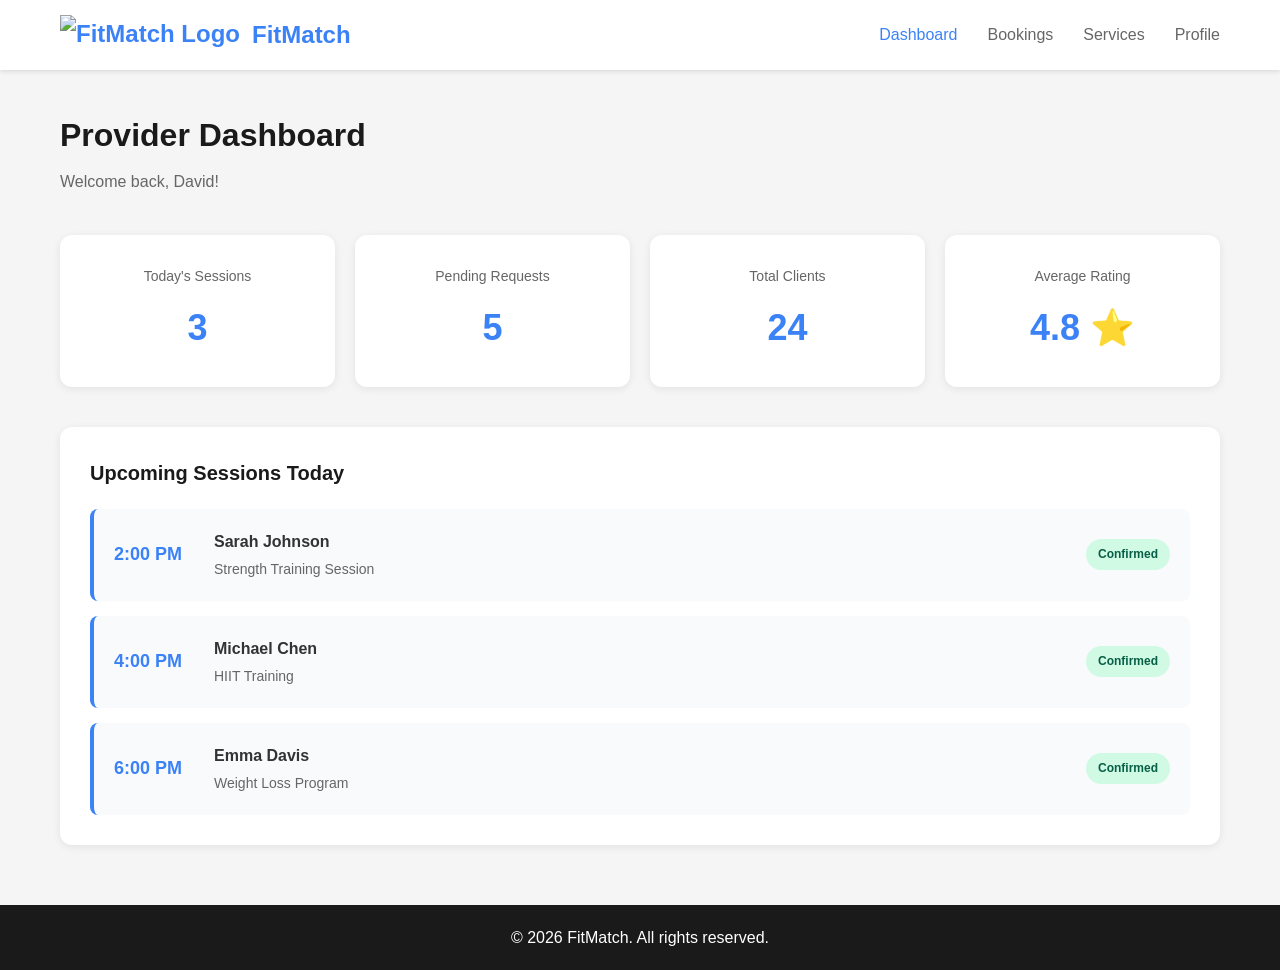
==== index.html @ b0630efa "Rename index (1).html to index.html" ====
<!DOCTYPE html>
<html lang="en">
<head>
    <meta charset="UTF-8">
    <meta name="viewport" content="width=device-width, initial-scale=1.0">
    <title>FitMatch - Provider Dashboard</title>
    <link rel="stylesheet" href="styles.css">
</head>
<body>
    <!-- Navigation -->
    <nav class="navbar">
        <div class="nav-container">
            <div class="logo">
                <img src="logo.png" alt="FitMatch Logo">
                <span>FitMatch</span>
            </div>
            <ul class="nav-menu">
                <li><a href="index.html" class="active">Dashboard</a></li>
                <li><a href="bookings.html">Bookings</a></li>
                <li><a href="services.html">Services</a></li>
                <li><a href="profile.html">Profile</a></li>
            </ul>
        </div>
    </nav>

    <!-- Main Content -->
    <main class="container">
        <header class="page-header">
            <h1>Provider Dashboard</h1>
            <p>Welcome back, David!</p>
        </header>

        <!-- Stats Section -->
        <section class="stats">
            <div class="stat-card">
                <h3>Today's Sessions</h3>
                <p class="stat-number">3</p>
            </div>
            <div class="stat-card">
                <h3>Pending Requests</h3>
                <p class="stat-number">5</p>
            </div>
            <div class="stat-card">
                <h3>Total Clients</h3>
                <p class="stat-number">24</p>
            </div>
            <div class="stat-card">
                <h3>Average Rating</h3>
                <p class="stat-number">4.8 ⭐</p>
            </div>
        </section>

        <!-- Upcoming Sessions -->
        <section class="section">
            <h2>Upcoming Sessions Today</h2>
            <div class="sessions-list">
                <div class="session-item">
                    <div class="session-time">2:00 PM</div>
                    <div class="session-info">
                        <strong>Sarah Johnson</strong>
                        <p>Strength Training Session</p>
                    </div>
                    <span class="badge confirmed">Confirmed</span>
                </div>
                <div class="session-item">
                    <div class="session-time">4:00 PM</div>
                    <div class="session-info">
                        <strong>Michael Chen</strong>
                        <p>HIIT Training</p>
                    </div>
                    <span class="badge confirmed">Confirmed</span>
                </div>
                <div class="session-item">
                    <div class="session-time">6:00 PM</div>
                    <div class="session-info">
                        <strong>Emma Davis</strong>
                        <p>Weight Loss Program</p>
                    </div>
                    <span class="badge confirmed">Confirmed</span>
                </div>
            </div>
        </section>
    </main>

    <!-- Footer -->
    <footer>
        <p>&copy; 2026 FitMatch. All rights reserved.</p>
    </footer>
</body>
</html>
---- styles.css ----
/* Reset & Base Styles */
* {
    margin: 0;
    padding: 0;
    box-sizing: border-box;
}

body {
    font-family: -apple-system, BlinkMacSystemFont, 'Segoe UI', Roboto, Arial, sans-serif;
    line-height: 1.6;
    color: #333;
    background-color: #f5f5f5;
}

/* Navigation */
.navbar {
    background: white;
    box-shadow: 0 2px 4px rgba(0,0,0,0.1);
    position: sticky;
    top: 0;
    z-index: 100;
}

.nav-container {
    max-width: 1200px;
    margin: 0 auto;
    padding: 0 20px;
    display: flex;
    justify-content: space-between;
    align-items: center;
    height: 70px;
}

.logo {
    display: flex;
    align-items: center;
    gap: 12px;
    font-size: 24px;
    font-weight: 700;
    color: #3B82F6;
}

.logo img {
    height: 40px;
    width: auto;
}

.nav-menu {
    display: flex;
    list-style: none;
    gap: 30px;
}

.nav-menu a {
    text-decoration: none;
    color: #666;
    font-weight: 500;
    transition: color 0.3s;
}

.nav-menu a:hover,
.nav-menu a.active {
    color: #3B82F6;
}

/* Container */
.container {
    max-width: 1200px;
    margin: 0 auto;
    padding: 40px 20px;
    min-height: calc(100vh - 150px);
}

/* Page Header */
.page-header {
    margin-bottom: 40px;
}

.page-header h1 {
    font-size: 32px;
    color: #1a1a1a;
    margin-bottom: 8px;
}

.page-header p {
    color: #666;
    font-size: 16px;
}

/* Stats Section */
.stats {
    display: grid;
    grid-template-columns: repeat(auto-fit, minmax(250px, 1fr));
    gap: 20px;
    margin-bottom: 40px;
}

.stat-card {
    background: white;
    padding: 30px;
    border-radius: 12px;
    box-shadow: 0 2px 8px rgba(0,0,0,0.08);
    text-align: center;
}

.stat-card h3 {
    font-size: 14px;
    color: #666;
    font-weight: 500;
    margin-bottom: 12px;
}

.stat-number {
    font-size: 36px;
    font-weight: 700;
    color: #3B82F6;
}

/* Section */
.section {
    background: white;
    padding: 30px;
    border-radius: 12px;
    box-shadow: 0 2px 8px rgba(0,0,0,0.08);
    margin-bottom: 20px;
}

.section h2 {
    font-size: 20px;
    margin-bottom: 20px;
    color: #1a1a1a;
}

/* Sessions List */
.sessions-list {
    display: flex;
    flex-direction: column;
    gap: 15px;
}

.session-item {
    display: flex;
    align-items: center;
    gap: 20px;
    padding: 20px;
    background: #f9fafb;
    border-radius: 8px;
    border-left: 4px solid #3B82F6;
}

.session-time {
    font-size: 18px;
    font-weight: 600;
    min-width: 80px;
    color: #3B82F6;
}

.session-info {
    flex: 1;
}

.session-info strong {
    display: block;
    margin-bottom: 4px;
    font-size: 16px;
}

.session-info p {
    color: #666;
    font-size: 14px;
}

/* Badge */
.badge {
    padding: 6px 12px;
    border-radius: 20px;
    font-size: 12px;
    font-weight: 600;
}

.badge.confirmed {
    background: #D1FAE5;
    color: #065F46;
}

.badge.pending {
    background: #FEF3C7;
    color: #92400E;
}

.badge.completed {
    background: #E0E7FF;
    color: #3730A3;
}

.badge.active {
    background: #D1FAE5;
    color: #065F46;
}

/* Tabs */
.tabs {
    display: flex;
    gap: 10px;
    margin-bottom: 30px;
    border-bottom: 2px solid #e5e7eb;
}

.tab-btn {
    padding: 12px 24px;
    border: none;
    background: none;
    color: #666;
    font-weight: 500;
    cursor: pointer;
    border-bottom: 2px solid transparent;
    margin-bottom: -2px;
    transition: all 0.3s;
}

.tab-btn:hover {
    color: #3B82F6;
}

.tab-btn.active {
    color: #3B82F6;
    border-bottom-color: #3B82F6;
}

.tab-content {
    display: none;
}

.tab-content.active {
    display: block;
}

/* Booking Card */
.booking-card {
    background: white;
    padding: 24px;
    border-radius: 8px;
    border: 1px solid #e5e7eb;
    margin-bottom: 16px;
}

.booking-header {
    display: flex;
    justify-content: space-between;
    align-items: center;
    margin-bottom: 16px;
    padding-bottom: 16px;
    border-bottom: 1px solid #e5e7eb;
}

.booking-card h3 {
    font-size: 18px;
    color: #1a1a1a;
}

.booking-card p {
    margin: 8px 0;
    color: #666;
}

/* Service Card */
.service-card {
    background: white;
    padding: 24px;
    border-radius: 8px;
    border: 1px solid #e5e7eb;
    margin-bottom: 16px;
}

.service-header {
    display: flex;
    justify-content: space-between;
    align-items: flex-start;
    margin-bottom: 12px;
}

.service-card h3 {
    font-size: 18px;
    color: #1a1a1a;
}

.service-card p {
    color: #666;
    margin-bottom: 16px;
    line-height: 1.6;
}

.service-meta {
    color: #666;
    font-size: 14px;
    margin-bottom: 16px;
}

/* Buttons */
.btn {
    padding: 10px 20px;
    border: none;
    border-radius: 6px;
    font-size: 14px;
    font-weight: 500;
    cursor: pointer;
    transition: all 0.3s;
}

.btn-primary {
    background: #3B82F6;
    color: white;
    margin-bottom: 20px;
}

.btn-primary:hover {
    background: #2563EB;
}

.btn-success {
    background: #10B981;
    color: white;
}

.btn-success:hover {
    background: #059669;
}

.btn-danger {
    background: #EF4444;
    color: white;
}

.btn-danger:hover {
    background: #DC2626;
}

.btn-secondary {
    background: white;
    color: #666;
    border: 1px solid #e5e7eb;
}

.btn-secondary:hover {
    background: #f9fafb;
}

.btn-group {
    display: flex;
    gap: 10px;
    margin-top: 16px;
}

/* Form */
.form-section {
    background: white;
    padding: 30px;
    border-radius: 12px;
    box-shadow: 0 2px 8px rgba(0,0,0,0.08);
    margin: 30px 0;
}

.form-group {
    margin-bottom: 20px;
}

.form-group label {
    display: block;
    margin-bottom: 8px;
    font-weight: 500;
    color: #333;
}

.form-group input,
.form-group textarea,
.form-group select {
    width: 100%;
    padding: 10px 12px;
    border: 1px solid #e5e7eb;
    border-radius: 6px;
    font-size: 14px;
    font-family: inherit;
}

.form-group input:focus,
.form-group textarea:focus,
.form-group select:focus {
    outline: none;
    border-color: #3B82F6;
}

.form-row {
    display: grid;
    grid-template-columns: 1fr 1fr;
    gap: 20px;
}

/* Profile */
.profile-header {
    display: flex;
    align-items: center;
    gap: 20px;
    margin-bottom: 30px;
    padding-bottom: 30px;
    border-bottom: 1px solid #e5e7eb;
}

.profile-avatar {
    width: 80px;
    height: 80px;
    border-radius: 50%;
    background: linear-gradient(135deg, #3B82F6, #2563EB);
    color: white;
    display: flex;
    align-items: center;
    justify-content: center;
    font-size: 32px;
    font-weight: 600;
}

.profile-header h2 {
    font-size: 24px;
    margin-bottom: 4px;
}

.profile-header p {
    color: #666;
}

.profile-stats {
    display: flex;
    gap: 40px;
    padding: 20px 0;
}

.stat-item {
    text-align: center;
}

.stat-item strong {
    display: block;
    font-size: 28px;
    color: #3B82F6;
    margin-bottom: 4px;
}

.stat-item span {
    font-size: 14px;
    color: #666;
}

.tags {
    display: flex;
    flex-wrap: wrap;
    gap: 10px;
}

.tag {
    padding: 8px 16px;
    background: #f3f4f6;
    border-radius: 20px;
    font-size: 14px;
    color: #374151;
    font-weight: 500;
}

.cert-list {
    list-style: none;
}

.cert-list li {
    padding: 16px;
    background: #f9fafb;
    border-radius: 8px;
    margin-bottom: 12px;
}

.cert-list strong {
    display: block;
    margin-bottom: 4px;
    color: #1a1a1a;
}

.cert-list p {
    color: #666;
    font-size: 14px;
}

/* Footer */
footer {
    background: #1a1a1a;
    color: white;
    text-align: center;
    padding: 20px;
}

/* Responsive */
@media (max-width: 768px) {
    .nav-menu {
        gap: 15px;
    }

    .stats {
        grid-template-columns: 1fr;
    }

    .session-item {
        flex-direction: column;
        align-items: flex-start;
    }

    .form-row {
        grid-template-columns: 1fr;
    }

    .profile-stats {
        gap: 20px;
    }
}
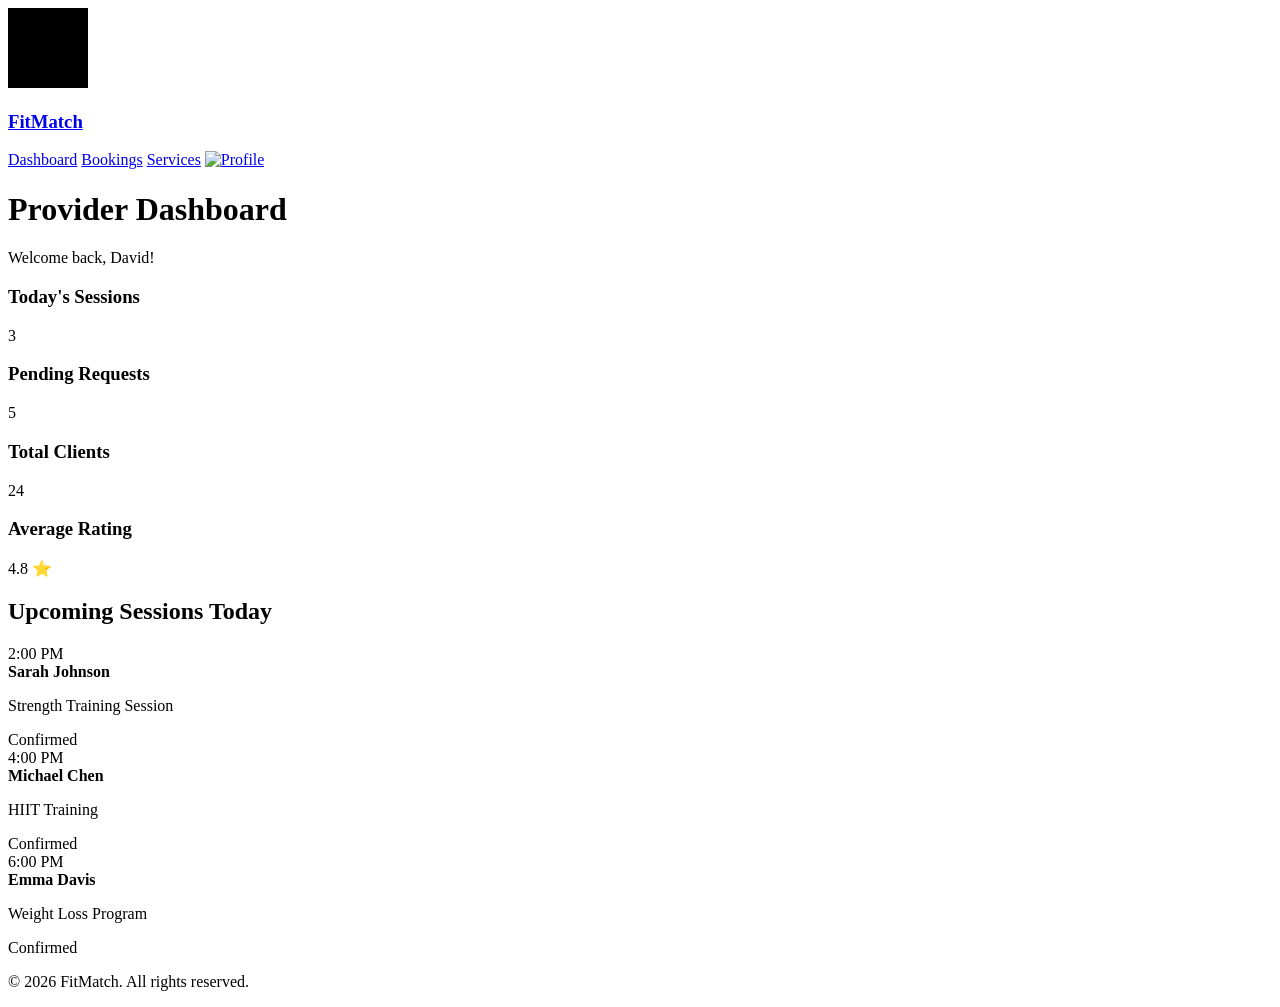
==== commit 9cc1c954: "Update title and navigation structure in index.html" ====
--- a/index.html
+++ b/index.html
@@ -3,35 +3,36 @@
 <head>
     <meta charset="UTF-8">
     <meta name="viewport" content="width=device-width, initial-scale=1.0">
-    <title>FitMatch - Provider Dashboard</title>
-    <link rel="stylesheet" href="styles.css">
+    <title>Provider Dashboard - FitMatch</title>
+    <link rel="stylesheet" href="style.css">
 </head>
 <body>
-    <!-- Navigation -->
-    <nav class="navbar">
-        <div class="nav-container">
-            <div class="logo">
-                <img src="logo.png" alt="FitMatch Logo">
-                <span>FitMatch</span>
-            </div>
-            <ul class="nav-menu">
-                <li><a href="index.html" class="active">Dashboard</a></li>
-                <li><a href="bookings.html">Bookings</a></li>
-                <li><a href="services.html">Services</a></li>
-                <li><a href="profile.html">Profile</a></li>
-            </ul>
+    <!-- Navigation Header -->
+    <header>
+        <div class="logo">
+            <img src="logo.png" alt="FitMatch Logo">
+            <a href="home.html"><h3>FitMatch</h3></a>
         </div>
-    </nav>
+        
+        <nav class="navigation">
+            <a href="dashboard.html" class="active">Dashboard</a>
+            <a href="bookings.html">Bookings</a>
+            <a href="services.html">Services</a>
+            <a href="profile.html" class="profile-icon">
+                <img src="images/profileicon.png" alt="Profile">
+            </a>
+        </nav>
+    </header>
 
     <!-- Main Content -->
-    <main class="container">
-        <header class="page-header">
+    <main class="dashboard-content">
+        <div class="welcome-section">
             <h1>Provider Dashboard</h1>
             <p>Welcome back, David!</p>
-        </header>
+        </div>
 
-        <!-- Stats Section -->
-        <section class="stats">
+        <!-- Stats Cards -->
+        <section class="stats-grid">
             <div class="stat-card">
                 <h3>Today's Sessions</h3>
                 <p class="stat-number">3</p>
@@ -51,7 +52,7 @@
         </section>
 
         <!-- Upcoming Sessions -->
-        <section class="section">
+        <section class="sessions-section">
             <h2>Upcoming Sessions Today</h2>
             <div class="sessions-list">
                 <div class="session-item">
